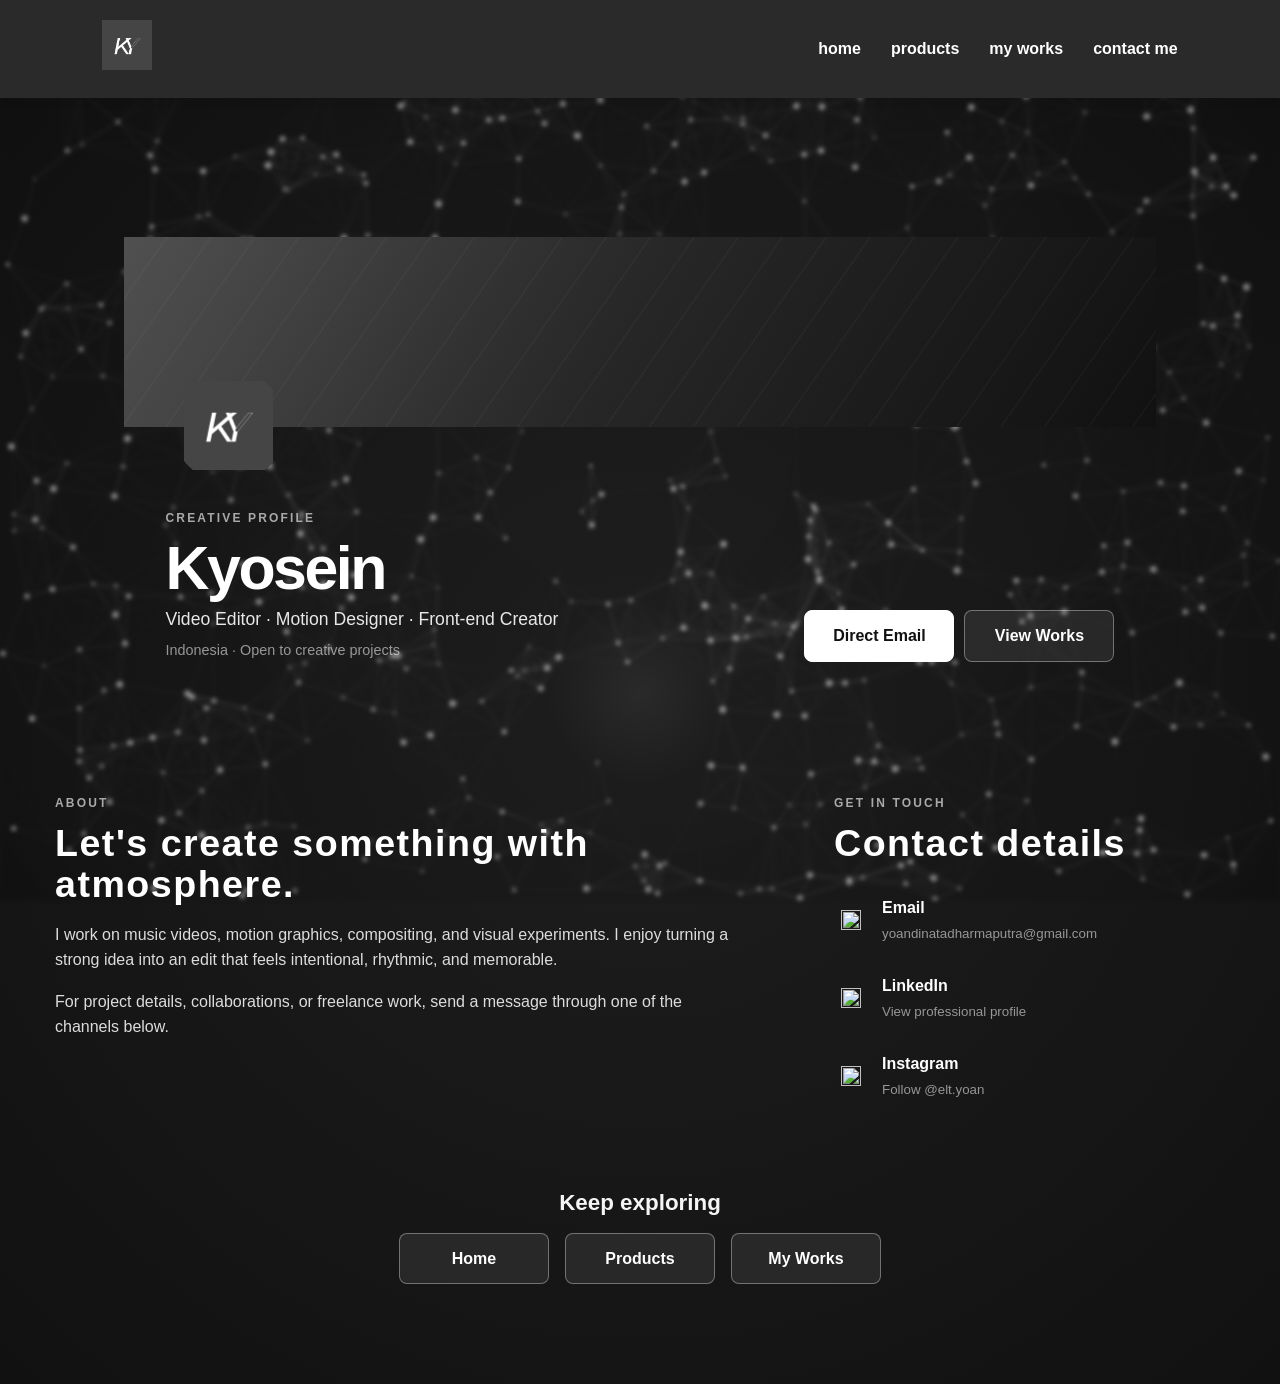
==== contact.html @ ac486c43 "add product, contact, works" ====
<!DOCTYPE html>
<html lang="id">
<head>
	<meta charset="UTF-8">
	<meta name="viewport" content="width=device-width, initial-scale=1.0">
	<meta name="description" content="Contact Kyosein for creative video editing and visual projects.">
	<title>Contact Me | Kyosein</title>
	<link rel="stylesheet" href="style.css">
</head>
<body class="contact-page">
	<canvas id="particle-canvas"></canvas>

	<header>
		<div class="logo">
			<img src="img/branding.png" alt="kyosein">
		</div>
		<nav>
			<ul>
				<li><a href="index.html">home</a></li>
				<li><a href="product.html">products</a></li>
				<li><a href="works.html">my works</a></li>
				<li><a href="contact.html">contact me</a></li>
			</ul>
		</nav>
	</header>

	<main class="contact-main">
		<section class="profile-shell" aria-labelledby="profile-name">
			<div class="profile-cover"></div>
			<div class="profile-content">
				<div class="profile-avatar">
					<img src="img/branding.png" alt="Kyosein profile">
				</div>
				<div class="profile-intro">
					<div class="profile-heading">
						<p class="eyebrow">CREATIVE PROFILE</p>
						<h1 id="profile-name">Kyosein</h1>
						<p class="profile-role">Video Editor · Motion Designer · Front-end Creator</p>
						<p class="profile-location">Indonesia · Open to creative projects</p>
					</div>
					<div class="profile-actions">
						<a class="action-button action-button-primary" href="https://mail.google.com/mail/?view=cm&amp;fs=1&amp;to=yoandinatadharmaputra@gmail.com" target="_blank" rel="noopener">Direct Email</a>
						<a class="action-button" href="works.html">View Works</a>
					</div>
				</div>
			</div>
		</section>

		<div class="contact-grid">
			<section class="contact-panel" aria-labelledby="about-contact-title">
				<p class="eyebrow">ABOUT</p>
				<h2 id="about-contact-title">Let's create something with atmosphere.</h2>
				<p>I work on music videos, motion graphics, compositing, and visual experiments. I enjoy turning a strong idea into an edit that feels intentional, rhythmic, and memorable.</p>
				<p>For project details, collaborations, or freelance work, send a message through one of the channels below.</p>
			</section>

			<section class="contact-panel contact-details" aria-labelledby="contact-details-title">
				<p class="eyebrow">GET IN TOUCH</p>
				<h2 id="contact-details-title">Contact details</h2>
				<a class="contact-link" href="https://mail.google.com/mail/?view=cm&amp;fs=1&amp;to=yoandinatadharmaputra@gmail.com" target="_blank" rel="noopener">
					<span class="contact-icon" aria-hidden="true"><img src="https://cdn.simpleicons.org/gmail/ffffff" alt=""></span>
					<span><strong>Email</strong><small>yoandinatadharmaputra@gmail.com</small></span>
				</a>
				<a class="contact-link" href="https://www.linkedin.com/in/yoandinata-dharma-putra-a3b649354/" target="_blank" rel="noopener">
					<span class="contact-icon" aria-hidden="true"><img src="https://cdn.simpleicons.org/linkedin/ffffff" alt=""></span>
					<span><strong>LinkedIn</strong><small>View professional profile</small></span>
				</a>
				<a class="contact-link" href="https://www.instagram.com/elt.yoan/" target="_blank" rel="noopener">
					<span class="contact-icon" aria-hidden="true"><img src="https://cdn.simpleicons.org/instagram/ffffff" alt=""></span>
					<span><strong>Instagram</strong><small>Follow @elt.yoan</small></span>
				</a>
			</section>
		</div>

		<section class="bottom-navigation" aria-label="Page navigation">
			<h3>Keep exploring</h3>
			<div class="bottom-actions">
				<a class="action-button" href="index.html">Home</a>
				<a class="action-button" href="product.html">Products</a>
				<a class="action-button" href="works.html">My Works</a>
			</div>
		</section>
	</main>

	<script src="script.js"></script>
</body>
</html>
---- style.css ----
* {
    margin: 0;
    padding: 0;
    box-sizing: border-box;
    font-family: 'Segoe UI', Tahoma, Geneva, Verdana, sans-serif;
}

body {
    position: relative;
    background: radial-gradient(circle at center, #2b2b2b 0%, #1d1d1d 10%, #111111 100%);
    color: #ffffff;
    line-height: 1.6;
}

main {
    width: min(calc(100% - 48px), 1240px);
    margin: 0 auto;
    padding-bottom: 60px;
}

section {
    padding: 80px 8% 40px;
    position: relative;
}

section h2 {
    margin-bottom: 20px;
    font-size: clamp(2rem, 3vw, 2.8rem);
    font-weight: 700;
    text-align: center;
    letter-spacing: 0.04em;
}

section h3 {
    margin-bottom: 12px;
    font-size: 1.4rem;
    color: #f5f5f5;
}

section p,
section li,
section label {
    font-size: 1rem;
    color: rgba(255, 255, 255, 0.85);
}

header {
    display: flex;
    justify-content: space-between;
    align-items: center;
    padding: 20px 8%;
    background-color: #313030; 
    
    position: sticky; 
    top: 0;
    overflow: hidden;
    z-index: 1000; 
}

#particle-canvas {
    filter: blur(2px);
    position: fixed;
    inset: 0;
    width: 100%;
    height: 100%;
    z-index: 0;
    pointer-events: none;
    display: block;
}

header,
main,
section,
nav,
footer,
.carousel-container,
.slider-container {
    position: relative;
    z-index: 1;
}

header {
    display: flex;
    justify-content: space-between;
    align-items: center;
    padding: 20px 8%;
    background-color: #2a2a2a;
    box-shadow: 0 2px 10px rgba(0, 0, 0, 0.1);
    position: sticky;
    top: 0;
    z-index: 1000;
}

header .logo img {
    width: 50px;
    height: 50px;
    position: relative;
}

header .logo, 
header nav {
    position: relative;
    z-index: 2;
}

header .logo h1 {
    font-size: 1.8rem;
    color: #ffffff;
    cursor: pointer;
    font-weight: 700;
}

header nav ul {
    display: flex;
    list-style: none;
}

header nav ul li {
    margin-left: 30px;
}

header nav ul li a {
    text-decoration: none;
    color: #ffffff;
    font-size: 1rem;
    font-weight: 600;
    transition: all 0.3s ease;
    padding-bottom: 5px;
}

header nav ul li a:hover {
    color: #ffffff;
    text-shadow: 0 0 10px rgba(254, 254, 254, 0.7)
}

header nav ul li a:hover {
    border-bottom: 2px solid #ffffff;
}
@media screen and (max-width: 768px) {
    header {
        flex-direction: column;
        padding: 15px 5%;
    }

    header .logo {
        margin-bottom: 15px;
    }

    header nav ul {
        flex-wrap: wrap;
        justify-content: center;
        gap: 15px;
    }

    header nav ul li {
        margin-left: 0;
    }
}

#portofolio {
    text-align: center;
    padding-top: 80px;
}

.carousel-container {
    position: relative;
    width: min(100%, 900px);
    margin: 30px auto;
    overflow: hidden;
    border-radius: 12px;
    box-shadow: 0 4px 15px rgba(0,0,0,0.2);
    background-color: #000;
}

.carousel-track {
    display: flex;
    transition: transform 0.9s ease-out;
}

.slide-item {
    display: flex;
    transition: transform 0.9s ease-out;
}

.carousel-slide {
    min-width: 100%;
    position: relative;
}

.carousel-slide video {
    width: 100%;
    height: auto;
    display: block;
    aspect-ratio: 16 / 9;
}

.slide-caption {
    position: absolute;
    bottom: 0;
    width: 100%;
    background: rgba(0, 0, 0, 0.7);
    color: white;
    padding: 15px;
    font-weight: bold;
    pointer-events: none;
}

.carousel-btn {
    position: absolute;
    top: 50%;
    transform: translateY(-50%);
    background: transparent;
    color: rgba(255, 255, 255, 0.6);
    border: none;
    cursor: pointer;
    padding: 15px 20px;
    font-size: 45px;
    transition: all 0.3s ease;
    z-index: 10;
    text-shadow: 3px 3px 10px rgba(0, 0, 0, 0.9); 
}

.carousel-btn:hover {
    background: transparent;
    color: rgba(255, 255, 255, 1);
    text-shadow: 3px 3px 15px rgba(0, 0, 0, 1);
    transform: translateY(-50%) scale(1.1);
}

.carousel-btn.prev {
    left: 5px;
}

.carousel-btn.next {
    right: 5px;
}

.sertifikat-section {
    width: min(100%, 900px);
    margin: 0 auto;
    padding: 50px 8%;
    position: relative;
    text-align: center;
    display: flex;
    flex-direction: column;
    align-items: center;
}

.slider-container {
    position: relative;
    width: min(100%, 900px);
    margin: 30px auto;
    overflow: hidden;
    border-radius: 12px;
    box-shadow: 0 4px 15px rgba(0,0,0,0.2);
    background-color: #000;
}

.slider-wrapper {
    display: flex;
    transition: transform 0.5s ease-in-out;
}

.slide-item {
    position: relative;
    min-width: 100%;
    display: flex;
    align-items: center;
    justify-content: center;
    padding: 30px 50px;
    background: #000;
    aspect-ratio: 16 / 9;
    overflow: hidden;
}

.slide-item::before {
    content: "";
    position: absolute;
    inset: 0;
    background: rgba(255, 255, 255, 0.04);
    filter: blur(18px);
    transform: scale(1.08);
    z-index: 0;
}

.slide-item img {
    position: relative;
    z-index: 1;
    width: 100%;
    height: 100%;
    object-fit: contain;
    display: block;
    border-radius: 8px;
    filter: drop-shadow(0px 8px 16px rgba(0,0,0,0.15));
    transition: transform 0.3s ease;
}

.slide-item img:hover {
    transform: scale(1.02);
}

.slide-caption {
    margin-top: 25px;
    font-size: 20px;
    font-weight: 600;
    color: #334155;
        }

.slide-subcaption {
            font-size: 14px;
            color: #64748b;
            margin-top: 5px;
        }

        /* ================= TOMBOL NAVIGASI ================= */
.btn-nav {
    position: absolute;
    top: 50%;
    transform: translateY(-50%);
    background: rgba(255, 255, 255, 0.15);
    color: rgba(255, 255, 255, 0.9);
    border: none;
    width: 46px;
    height: 46px;
    border-radius: 50%;
    cursor: pointer;
    font-size: 22px;
    display: flex;
    justify-content: center;
    align-items: center;
    box-shadow: 0 0 15px rgba(0,0,0,0.45);
    transition: all 0.2s ease;
    z-index: 10;
}

.btn-nav:hover {
    background: rgba(255, 255, 255, 0.28);
    transform: translateY(-50%) scale(1.08);
}

.btn-prev { left: 10px; }
.btn-next { right: 10px; }

@media (max-width: 600px) {
    .slider-container,
    .carousel-container {
        width: min(100%, 900px);
    }

    .slide-item {
        padding: 20px 35px;
    }

    .btn-nav {
        width: 38px;
        height: 38px;
        font-size: 18px;
    }

    .slide-caption {
        font-size: 16px;
    }
}

.tentang-section {
    width: min(100%, 900px);
    position: relative;
    text-align: center;
}

#tentang {
    width: min(100%, 900px);
    margin: 0 auto;
    text-align: center;
}

#tentang p {
    max-width: 760px;
    margin: 0 auto 24px;
}

#tentang ul {
    width: fit-content;
    margin: 0 auto;
    padding: 0;
    text-align: left;
    list-style: none;
}

#tentang .software-list {
    display: grid;
    grid-template-columns: repeat(2, minmax(220px, 1fr));
    gap: 12px 24px;
}

#tentang .software-list li {
    display: flex;
    align-items: center;
    gap: 12px;
    min-height: 48px;
    padding: 8px 12px;
    border: 1px solid rgba(255, 255, 255, 0.12);
    border-radius: 8px;
    background: rgba(255, 255, 255, 0.05);
    transition: transform 0.25s ease, background 0.25s ease, border-color 0.25s ease, box-shadow 0.25s ease;
}

#tentang .software-list img {
    width: 28px;
    height: 28px;
    object-fit: contain;
    flex: 0 0 28px;
}

.bottom-actions {
    display: flex;
    justify-content: center;
    gap: 16px;
    padding: 0;
}

.bottom-navigation {
    padding-top: 40px;
    padding-bottom: 20px;
}

.action-button {
    display: inline-flex;
    align-items: center;
    justify-content: center;
    min-width: 150px;
    padding: 12px 22px;
    border: 1px solid rgba(255, 255, 255, 0.35);
    border-radius: 8px;
    background: rgba(255, 255, 255, 0.08);
    color: #ffffff;
    text-decoration: none;
    font-weight: 600;
    transition: transform 0.25s ease, background 0.25s ease, box-shadow 0.25s ease;
}

.action-button:hover {
    transform: translateY(-3px);
    background: rgba(255, 255, 255, 0.18);
    box-shadow: 0 0 18px rgba(255, 255, 255, 0.2);
}

#tentang .software-list li:hover {
    transform: translateY(-3px);
    background: rgba(255, 255, 255, 0.1);
    border-color: rgba(255, 255, 255, 0.45);
    box-shadow: 0 0 18px rgba(255, 255, 255, 0.2);
}

#tentang .software-list li:hover img {
    filter: drop-shadow(0 0 8px rgba(255, 255, 255, 0.75));
}

@media (max-width: 600px) {
    .bottom-actions {
        flex-direction: column;
        align-items: center;
    }

    .action-button {
        width: min(100%, 240px);
    }

    #tentang .software-list {
        grid-template-columns: 1fr;
        width: min(100%, 320px);
    }
}

.works-main {
    width: min(100% - 48px, 1240px);
    margin: 0 auto;
    padding-bottom: 80px;
}

.works-hero {
    padding: 76px 0 46px;
}

.works-heading {
    max-width: 650px;
    margin-bottom: 30px;
}

.eyebrow {
    margin-bottom: 10px;
    color: #a9a9a9;
    font-size: 0.75rem;
    font-weight: 700;
    letter-spacing: 0.18em;
}

.works-heading h1 {
    margin-bottom: 12px;
    font-size: clamp(2.8rem, 7vw, 5.8rem);
    line-height: 0.95;
    letter-spacing: -0.04em;
}

.works-heading > p:last-child {
    max-width: 520px;
    color: rgba(255, 255, 255, 0.7);
    font-size: 1.05rem;
}

.featured-work {
    position: relative;
    display: grid;
    grid-template-columns: minmax(0, 1.7fr) minmax(240px, 0.8fr);
    min-height: 390px;
    overflow: hidden;
    border: 1px solid rgba(255, 255, 255, 0.16);
    border-radius: 12px;
    background: #090909;
    box-shadow: 0 20px 50px rgba(0, 0, 0, 0.28);
}

.featured-work video {
    width: 100%;
    height: 100%;
    min-height: 390px;
    display: block;
    object-fit: cover;
    background: #000;
}

.featured-copy {
    display: flex;
    flex-direction: column;
    justify-content: flex-end;
    padding: 34px;
    background: linear-gradient(145deg, #292929, #111111);
}

.featured-copy span,
.work-duration {
    color: #bdbdbd;
    font-size: 0.72rem;
    font-weight: 700;
    letter-spacing: 0.14em;
    text-transform: uppercase;
}

.featured-copy h2 {
    margin: 10px 0;
    font-size: clamp(1.7rem, 3vw, 2.6rem);
    line-height: 1;
    text-align: left;
}

.featured-copy p {
    color: rgba(255, 255, 255, 0.68);
}

.works-library {
    padding: 46px 0 0;
}

.original-ip {
    margin-top: 48px;
    padding: 42px 28px 34px;
    border: 1px solid rgba(255, 255, 255, 0.16);
    border-radius: 12px;
    background: rgba(255, 255, 255, 0.035);
}

.original-ip-grid {
    grid-template-columns: repeat(2, minmax(0, 1fr));
}

.library-header {
    display: flex;
    align-items: end;
    justify-content: space-between;
    gap: 20px;
    margin-bottom: 24px;
}

.library-header h2 {
    margin: 0;
    text-align: left;
    font-size: clamp(1.8rem, 4vw, 2.8rem);
}

.work-count {
    color: rgba(255, 255, 255, 0.58);
    font-size: 0.85rem;
}

.works-grid {
    display: grid;
    grid-template-columns: repeat(3, minmax(0, 1fr));
    gap: 24px;
}

.work-card {
    min-width: 0;
    transition: transform 0.25s ease;
}

.work-card:hover {
    transform: translateY(-5px);
}

.work-media {
    position: relative;
    overflow: hidden;
    aspect-ratio: 16 / 9;
    border-radius: 8px;
    background: #050505;
    box-shadow: 0 12px 28px rgba(0, 0, 0, 0.25);
}

.work-media video {
    width: 100%;
    height: 100%;
    display: block;
    object-fit: cover;
}

.work-duration {
    position: absolute;
    right: 10px;
    bottom: 10px;
    padding: 4px 7px;
    border-radius: 3px;
    background: rgba(0, 0, 0, 0.75);
    color: #fff;
    font-size: 0.65rem;
    letter-spacing: 0.08em;
}

.work-card-copy {
    display: flex;
    gap: 12px;
    padding-top: 14px;
}

.creator-mark {
    display: grid;
    width: 34px;
    height: 34px;
    flex: 0 0 34px;
    place-items: center;
    border-radius: 50%;
    background: #f1f1f1;
    color: #171717;
    font-weight: 800;
}

.work-card h3 {
    margin: 0 0 3px;
    font-size: 1rem;
}

.work-card p {
    color: rgba(255, 255, 255, 0.55);
    font-size: 0.88rem;
}

@media (max-width: 800px) {
    .featured-work {
        grid-template-columns: 1fr;
    }

    .featured-copy {
        min-height: 190px;
    }

    .works-grid {
        grid-template-columns: repeat(2, minmax(0, 1fr));
    }
}

@media (max-width: 560px) {
    .works-main {
        width: min(100% - 28px, 1240px);
    }

    .works-hero {
        padding-top: 52px;
    }

    .works-grid {
        grid-template-columns: 1fr;
    }

    .library-header {
        align-items: start;
        flex-direction: column;
        gap: 8px;
    }

    .original-ip {
        padding: 30px 16px 24px;
    }
}

.bottom-navigation {
    text-align: center;
    padding-top: 40px;
    padding-bottom: 20px;
}

.contact-main {
    width: min(calc(100% - 48px), 1240px);
    margin: 0 auto;
    padding: 58px 0 80px;
}

.profile-shell,
.contact-panel {
    border: 1px solid transparent;
    border-radius: 12px;
    background: transparent;
    box-shadow: none;
}

.profile-shell {
    overflow: hidden;
}

.profile-cover {
    height: 190px;
    background: linear-gradient(120deg, #505050 0%, #272727 48%, #111111 100%);
    position: relative;
}

.profile-cover::after {
    content: "";
    position: absolute;
    inset: 0;
    background: repeating-linear-gradient(125deg, transparent 0 34px, rgba(255, 255, 255, 0.06) 35px 36px);
    opacity: 0.55;
}

.profile-content {
    position: relative;
    padding: 0 42px 36px;
}

.profile-avatar {
    display: grid;
    width: 126px;
    height: 126px;
    place-items: center;
    margin-top: -64px;
    border: 6px solid transparent;
    border-radius: 50%;
    background: transparent;
    overflow: hidden;
}

.profile-avatar img {
    width: 78%;
    height: 78%;
    object-fit: contain;
}

.profile-intro {
    display: flex;
    align-items: end;
    justify-content: space-between;
    gap: 30px;
    margin-top: 20px;
}

.profile-heading h1 {
    margin: 2px 0 6px;
    font-size: clamp(2.2rem, 5vw, 3.8rem);
    line-height: 1;
    letter-spacing: -0.04em;
}

.profile-role {
    color: rgba(255, 255, 255, 0.9);
    font-size: 1.1rem;
}

.profile-location {
    margin-top: 6px;
    color: rgba(255, 255, 255, 0.55);
    font-size: 0.9rem;
}

.profile-actions {
    display: flex;
    flex-wrap: wrap;
    justify-content: end;
    gap: 10px;
}

.action-button-primary {
    background: #ffffff;
    border-color: #ffffff;
    color: #111111;
}

.action-button-primary:hover {
    background: #d9d9d9;
    color: #111111;
}

.contact-grid {
    display: grid;
    grid-template-columns: minmax(0, 1.25fr) minmax(280px, 0.75fr);
    gap: 24px;
    margin-top: 24px;
}

.contact-panel {
    padding: 30px;
}

.contact-panel h2 {
    margin: 4px 0 16px;
    font-size: clamp(1.6rem, 3vw, 2.35rem);
    line-height: 1.1;
    text-align: left;
}

.contact-panel p:not(.eyebrow) + p {
    margin-top: 16px;
}

.contact-details {
    background: transparent;
}

.contact-link {
    display: flex;
    align-items: center;
    gap: 14px;
    padding: 14px 0;
    border-top: 1px solid transparent;
    color: #ffffff;
    text-decoration: none;
    transition: color 0.25s ease, transform 0.25s ease;
}

.contact-link:hover {
    color: #cfcfcf;
    transform: translateX(4px);
}

.contact-link-static:hover {
    transform: none;
    color: #ffffff;
}

.contact-icon {
    display: grid;
    width: 34px;
    height: 34px;
    flex: 0 0 34px;
    place-items: center;
    border: 1px solid transparent;
    border-radius: 50%;
    color: #ffffff;
    font-weight: 700;
}

.contact-icon img {
    width: 20px;
    height: 20px;
}

.contact-link strong,
.contact-link small {
    display: block;
}

.contact-link small {
    margin-top: 2px;
    color: rgba(255, 255, 255, 0.55);
}

@media (max-width: 700px) {
    main {
        width: min(calc(100% - 28px), 1240px);
    }

    .contact-main {
        width: min(calc(100% - 28px), 1240px);
        padding-top: 34px;
    }

    .profile-cover {
        height: 135px;
    }

    .profile-content {
        padding: 0 20px 26px;
    }

    .profile-avatar {
        width: 100px;
        height: 100px;
        margin-top: -50px;
    }

    .profile-intro {
        display: block;
        margin-top: 16px;
    }

    .profile-actions {
        justify-content: start;
        margin-top: 22px;
    }

    .contact-grid {
        grid-template-columns: 1fr;
    }

    .contact-panel {
        padding: 24px 20px;
    }
}
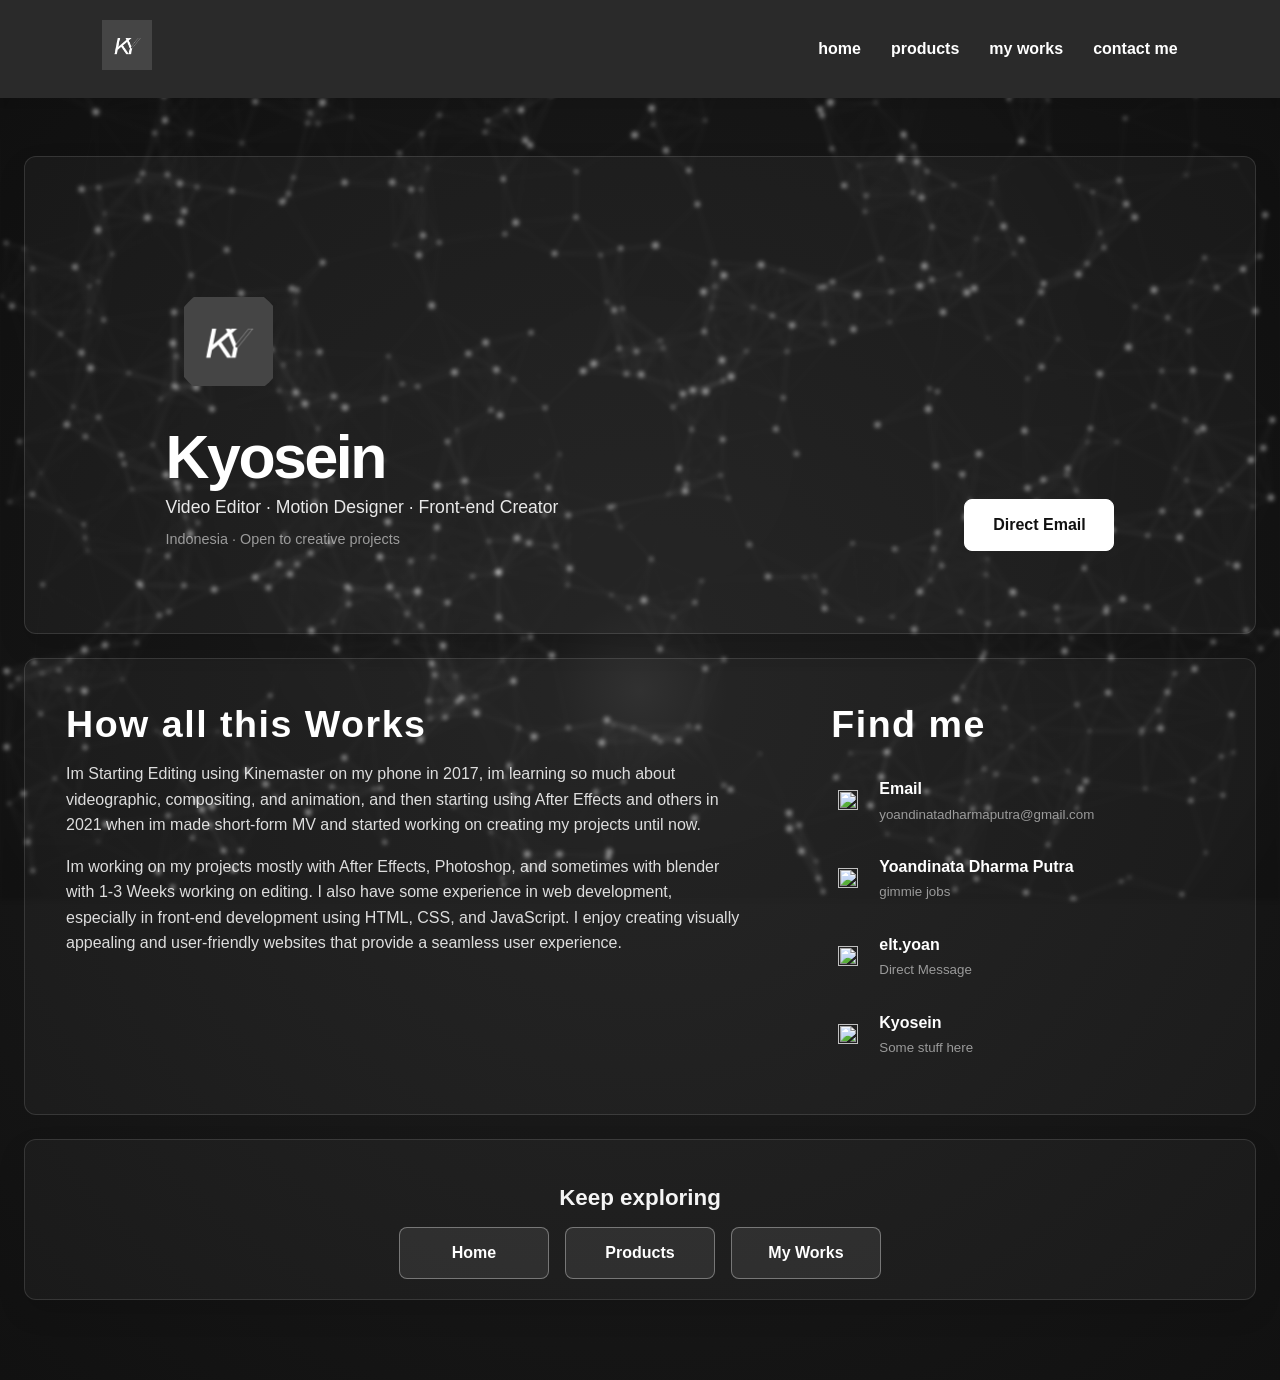
==== commit 16efd40c: "fix margin, fix button, email" ====
--- a/contact.html
+++ b/contact.html
@@ -26,21 +26,18 @@
 
 	<main class="contact-main">
 		<section class="profile-shell" aria-labelledby="profile-name">
-			<div class="profile-cover"></div>
 			<div class="profile-content">
 				<div class="profile-avatar">
 					<img src="img/branding.png" alt="Kyosein profile">
 				</div>
 				<div class="profile-intro">
 					<div class="profile-heading">
-						<p class="eyebrow">CREATIVE PROFILE</p>
 						<h1 id="profile-name">Kyosein</h1>
 						<p class="profile-role">Video Editor · Motion Designer · Front-end Creator</p>
 						<p class="profile-location">Indonesia · Open to creative projects</p>
 					</div>
 					<div class="profile-actions">
 						<a class="action-button action-button-primary" href="https://mail.google.com/mail/?view=cm&amp;fs=1&amp;to=yoandinatadharmaputra@gmail.com" target="_blank" rel="noopener">Direct Email</a>
-						<a class="action-button" href="works.html">View Works</a>
 					</div>
 				</div>
 			</div>
@@ -48,26 +45,28 @@
 
 		<div class="contact-grid">
 			<section class="contact-panel" aria-labelledby="about-contact-title">
-				<p class="eyebrow">ABOUT</p>
-				<h2 id="about-contact-title">Let's create something with atmosphere.</h2>
-				<p>I work on music videos, motion graphics, compositing, and visual experiments. I enjoy turning a strong idea into an edit that feels intentional, rhythmic, and memorable.</p>
-				<p>For project details, collaborations, or freelance work, send a message through one of the channels below.</p>
+				<h2 id="about-contact-title">How all this Works</h2>
+				<p> Im Starting Editing using Kinemaster on my phone in 2017, im learning so much about videographic, compositing, and animation, and then starting using After Effects and others in 2021 when im made short-form MV and started working on creating my projects until now.</p>
+                <p>Im working on my projects mostly with After Effects, Photoshop, and sometimes with blender with 1-3 Weeks working on editing. I also have some experience in web development, especially in front-end development using HTML, CSS, and JavaScript. I enjoy creating visually appealing and user-friendly websites that provide a seamless user experience.</p>
 			</section>
 
 			<section class="contact-panel contact-details" aria-labelledby="contact-details-title">
-				<p class="eyebrow">GET IN TOUCH</p>
-				<h2 id="contact-details-title">Contact details</h2>
+				<h2 id="contact-details-title">Find me</h2>
 				<a class="contact-link" href="https://mail.google.com/mail/?view=cm&amp;fs=1&amp;to=yoandinatadharmaputra@gmail.com" target="_blank" rel="noopener">
 					<span class="contact-icon" aria-hidden="true"><img src="https://cdn.simpleicons.org/gmail/ffffff" alt=""></span>
 					<span><strong>Email</strong><small>yoandinatadharmaputra@gmail.com</small></span>
 				</a>
 				<a class="contact-link" href="https://www.linkedin.com/in/yoandinata-dharma-putra-a3b649354/" target="_blank" rel="noopener">
 					<span class="contact-icon" aria-hidden="true"><img src="https://cdn.simpleicons.org/linkedin/ffffff" alt=""></span>
-					<span><strong>LinkedIn</strong><small>View professional profile</small></span>
+					<span><strong>Yoandinata Dharma Putra</strong><small>gimmie jobs</small></span>
 				</a>
 				<a class="contact-link" href="https://www.instagram.com/elt.yoan/" target="_blank" rel="noopener">
 					<span class="contact-icon" aria-hidden="true"><img src="https://cdn.simpleicons.org/instagram/ffffff" alt=""></span>
-					<span><strong>Instagram</strong><small>Follow @elt.yoan</small></span>
+					<span><strong>elt.yoan</strong><small>Direct Message</small></span>
+				</a>
+				<a class="contact-link" href="https://www.youtube.com/@kyosein" target="_blank" rel="noopener">
+					<span class="contact-icon" aria-hidden="true"><img src="https://cdn.simpleicons.org/youtube/ffffff" alt=""></span>
+					<span><strong>Kyosein</strong><small>Some stuff here</small></span>
 				</a>
 			</section>
 		</div>
--- a/style.css
+++ b/style.css
@@ -160,6 +160,10 @@
 #portofolio {
     text-align: center;
     padding-top: 80px;
+}
+
+#portofolio p {
+    margin-bottom: 30px;
 }
 
 .carousel-container {
@@ -642,15 +646,17 @@
 }
 
 .creator-mark {
-    display: grid;
+    display: block;
     width: 34px;
     height: 34px;
     flex: 0 0 34px;
-    place-items: center;
     border-radius: 50%;
-    background: #f1f1f1;
-    color: #171717;
-    font-weight: 800;
+    overflow: hidden;
+    background: url('img/branding.png') center center / cover no-repeat;
+    box-shadow: 0 0 0 2px rgba(255, 255, 255, 0.15);
+    text-indent: -9999px;
+    font-size: 0;
+    line-height: 0;
 }
 
 .work-card h3 {
@@ -725,23 +731,9 @@
     overflow: hidden;
 }
 
-.profile-cover {
-    height: 190px;
-    background: linear-gradient(120deg, #505050 0%, #272727 48%, #111111 100%);
-    position: relative;
-}
-
-.profile-cover::after {
-    content: "";
-    position: absolute;
-    inset: 0;
-    background: repeating-linear-gradient(125deg, transparent 0 34px, rgba(255, 255, 255, 0.06) 35px 36px);
-    opacity: 0.55;
-}
-
 .profile-content {
     position: relative;
-    padding: 0 42px 36px;
+    padding: 42px;
 }
 
 .profile-avatar {
@@ -749,7 +741,7 @@
     width: 126px;
     height: 126px;
     place-items: center;
-    margin-top: -64px;
+    margin-top: 0;
     border: 6px solid transparent;
     border-radius: 50%;
     background: transparent;
@@ -810,6 +802,22 @@
     display: grid;
     grid-template-columns: minmax(0, 1.25fr) minmax(280px, 0.75fr);
     gap: 24px;
+    margin-top: 24px;
+    padding: 10px;
+    border: 1px solid rgba(255, 255, 255, 0.12);
+    border-radius: 12px;
+    background: rgba(255, 255, 255, 0.035);
+}
+
+.contact-main > .profile-shell,
+.contact-main > .bottom-navigation {
+    border: 1px solid rgba(255, 255, 255, 0.12);
+    border-radius: 12px;
+    background: rgba(255, 255, 255, 0.035);
+    box-shadow: 0 12px 28px rgba(0, 0, 0, 0.12);
+}
+
+.contact-main > .bottom-navigation {
     margin-top: 24px;
 }
 
@@ -890,18 +898,14 @@
         padding-top: 34px;
     }
 
-    .profile-cover {
-        height: 135px;
-    }
-
     .profile-content {
-        padding: 0 20px 26px;
+        padding: 28px 20px 26px;
     }
 
     .profile-avatar {
         width: 100px;
         height: 100px;
-        margin-top: -50px;
+        margin-top: 0;
     }
 
     .profile-intro {
